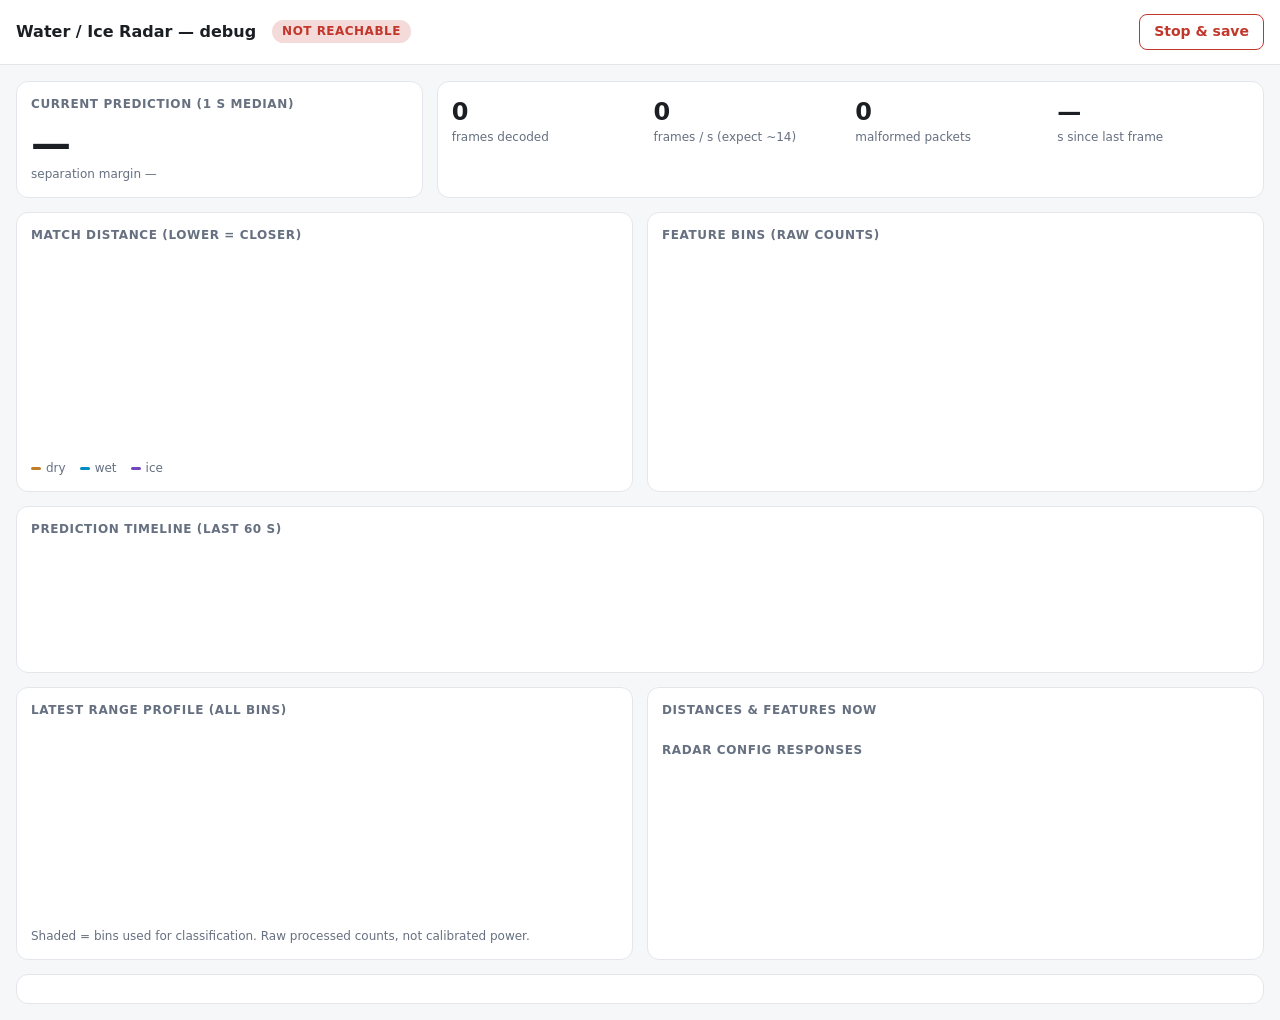
==== Water_Ice_Live/debug.html @ 5d0138bc "Move Water_Ice_Live into its own folder (browser debug live.py + training data), restore main README" ====
<!doctype html>
<html lang="en">
<head>
<meta charset="utf-8">
<meta name="viewport" content="width=device-width, initial-scale=1">
<title>Water/Ice Radar Debug</title>
<style>
  :root {
    --bg:#f6f7f9; --card:#ffffff; --ink:#1b1f24; --muted:#667080; --line:#e3e6ea; --grid:#eceef1;
    --dry:#bf7e27; --wet:#008bc2; --ice:#7047bd; --unk:#8a8f98; --ok:#0f8a5f; --bad:#c2372c; --warn:#b7791f;
    --b0:#2a6fdb; --b1:#d9480f; --b2:#2b8a3e; --b3:#c2255c;
  }
  @media (prefers-color-scheme: dark) {
    :root { --bg:#111418; --card:#1a1e24; --ink:#e7eaee; --muted:#9aa3ae; --line:#2a3038; --grid:#232931; }
  }
  * { box-sizing: border-box; }
  body { margin:0; background:var(--bg); color:var(--ink); font:14px/1.4 system-ui,-apple-system,Segoe UI,Roboto,sans-serif; }
  header { display:flex; flex-wrap:wrap; align-items:center; gap:10px 16px; padding:14px 16px; border-bottom:1px solid var(--line); background:var(--card); position:sticky; top:0; z-index:2; }
  h1 { font-size:16px; margin:0; font-weight:650; }
  .pill { padding:3px 10px; border-radius:999px; font-weight:600; font-size:12px; text-transform:uppercase; letter-spacing:.04em; background:var(--grid); }
  .pill.live { background:color-mix(in srgb, var(--ok) 18%, transparent); color:var(--ok); }
  .pill.error { background:color-mix(in srgb, var(--bad) 18%, transparent); color:var(--bad); }
  .pill.waiting, .pill.configuring, .pill.starting { background:color-mix(in srgb, var(--warn) 18%, transparent); color:var(--warn); }
  .meta { color:var(--muted); font-size:12px; }
  .spacer { flex:1; }
  button { font:inherit; font-weight:600; padding:7px 14px; border-radius:8px; border:1px solid var(--bad); background:transparent; color:var(--bad); cursor:pointer; }
  button:disabled { opacity:.4; cursor:default; }
  main { padding:16px; display:grid; gap:14px; grid-template-columns:repeat(12, 1fr); max-width:1300px; margin:0 auto; }
  .card { background:var(--card); border:1px solid var(--line); border-radius:12px; padding:14px; min-width:0; }
  .card h2 { font-size:12px; text-transform:uppercase; letter-spacing:.05em; color:var(--muted); margin:0 0 10px; font-weight:650; }
  .pred { grid-column:span 4; display:flex; flex-direction:column; justify-content:center; }
  .predlabel { font-size:40px; font-weight:750; letter-spacing:.01em; line-height:1.1; }
  .stats { grid-column:span 8; display:grid; grid-template-columns:repeat(4, 1fr); gap:10px; }
  .stat .v { font-size:24px; font-weight:700; font-variant-numeric:tabular-nums; }
  .stat .k { color:var(--muted); font-size:12px; }
  .wide { grid-column:span 12; }
  .half { grid-column:span 6; }
  canvas { width:100%; height:200px; display:block; }
  .legend { display:flex; gap:14px; flex-wrap:wrap; font-size:12px; color:var(--muted); margin-top:6px; }
  .legend i { display:inline-block; width:10px; height:3px; border-radius:2px; margin-right:5px; vertical-align:middle; }
  .err { grid-column:span 12; border-color:var(--bad); color:var(--bad); white-space:pre-wrap; display:none; }
  .cfg { max-height:220px; overflow:auto; font:12px/1.5 ui-monospace,Menlo,Consolas,monospace; }
  .cfg .no { color:var(--bad); }
  .note { color:var(--muted); font-size:12px; }
  table { border-collapse:collapse; font-variant-numeric:tabular-nums; width:100%; }
  td { padding:3px 0; } td:last-child { text-align:right; font-weight:600; }
  @media (max-width: 800px) { .pred, .stats, .half { grid-column:span 12; } .stats { grid-template-columns:repeat(2, 1fr); } .predlabel { font-size:32px; } }
</style>
</head>
<body>
<header>
  <h1>Water / Ice Radar — debug</h1>
  <span id="status" class="pill">connecting</span>
  <span class="meta" id="ports"></span>
  <span class="spacer"></span>
  <span class="meta" id="elapsed"></span>
  <button id="stop" title="Stop acquisition, send sensorStop and save the PNG">Stop &amp; save</button>
</header>

<main>
  <div class="card err" id="err"></div>

  <div class="card pred">
    <h2>Current prediction (1 s median)</h2>
    <div class="predlabel" id="pred">—</div>
    <div class="note" id="margin">separation margin —</div>
  </div>

  <div class="card stats">
    <div class="stat"><div class="v" id="frames">0</div><div class="k">frames decoded</div></div>
    <div class="stat"><div class="v" id="fps">0</div><div class="k">frames / s (expect ~14)</div></div>
    <div class="stat"><div class="v" id="bad">0</div><div class="k">malformed packets</div></div>
    <div class="stat"><div class="v" id="age">—</div><div class="k">s since last frame</div></div>
  </div>

  <div class="card half">
    <h2>Match distance (lower = closer)</h2>
    <canvas id="cDist"></canvas>
    <div class="legend"><span><i style="background:var(--dry)"></i>dry</span><span><i style="background:var(--wet)"></i>wet</span><span><i style="background:var(--ice)"></i>ice</span></div>
  </div>

  <div class="card half">
    <h2>Feature bins (raw counts)</h2>
    <canvas id="cBins"></canvas>
    <div class="legend" id="binLegend"></div>
  </div>

  <div class="card wide">
    <h2>Prediction timeline (last 60 s)</h2>
    <canvas id="cPred" style="height:110px"></canvas>
  </div>

  <div class="card half">
    <h2>Latest range profile (all bins)</h2>
    <canvas id="cProf"></canvas>
    <div class="note">Shaded = bins used for classification. Raw processed counts, not calibrated power.</div>
  </div>

  <div class="card half">
    <h2>Distances &amp; features now</h2>
    <table id="now"></table>
    <h2 style="margin-top:14px">Radar config responses</h2>
    <div class="cfg" id="cfg"></div>
  </div>

  <div class="card wide note" id="csv"></div>
</main>

<script>
const css = n => getComputedStyle(document.documentElement).getPropertyValue(n).trim();
const LABELS = {'dry':'DRY','water/wet':'WATER / WET','ice':'ICE','unknown':'UNKNOWN'};
const COLOR  = {'dry':'--dry','water/wet':'--wet','ice':'--ice','unknown':'--unk'};
const LEVEL  = {'unknown':0,'dry':1,'water/wet':2,'ice':3};
const BINCOL = ['--b0','--b1','--b2','--b3'];
let stopped = false;

function setupCanvas(c) {
  const r = c.getBoundingClientRect(), dpr = window.devicePixelRatio || 1;
  c.width = Math.max(1, r.width * dpr); c.height = Math.max(1, r.height * dpr);
  const g = c.getContext('2d'); g.setTransform(dpr,0,0,dpr,0,0); return [g, r.width, r.height];
}
function niceRange(lo, hi) { if (!isFinite(lo)) return [0,1]; if (hi - lo < 1e-9) { lo -= 1; hi += 1; } const p=(hi-lo)*0.08; return [lo-p, hi+p]; }

// generic line chart: series = [{color, pts:[[x,y],...]}]
function lineChart(c, series, xr, yr, opts={}) {
  const [g, W, H] = setupCanvas(c), L = opts.left || 46, R = 8, T = 8, B = 20;
  g.clearRect(0,0,W,H);
  const X = x => L + (x - xr[0]) / (xr[1] - xr[0]) * (W - L - R);
  const Y = y => T + (1 - (y - yr[0]) / (yr[1] - yr[0])) * (H - T - B);
  g.font = '11px system-ui'; g.fillStyle = css('--muted'); g.strokeStyle = css('--grid'); g.lineWidth = 1;
  const yt = opts.yticks || [0,1,2,3,4].map(i => yr[0] + (yr[1]-yr[0]) * i / 4);
  yt.forEach(v => { const y = Y(typeof v === 'object' ? v[0] : v); g.beginPath(); g.moveTo(L, y); g.lineTo(W - R, y); g.stroke();
    g.textAlign = 'right'; g.textBaseline = 'middle'; g.fillText(typeof v === 'object' ? v[1] : (Math.abs(v) >= 100 ? v.toFixed(0) : v.toFixed(2)), L - 6, y); });
  if (opts.xlabel !== false) { g.textAlign = 'center'; g.textBaseline = 'top';
    const xs = opts.xticks || [0,1,2,3,4].map(i => xr[0] + (xr[1]-xr[0]) * i / 4);
    xs.forEach((v, i) => { g.textAlign = i === 0 ? 'left' : (i === xs.length - 1 ? 'right' : 'center');
      g.fillText(opts.xfmt ? opts.xfmt(v) : v.toFixed(0) + 's', X(v), H - B + 4); }); }
  if (opts.shade) { g.fillStyle = css('--grid'); g.fillRect(X(opts.shade[0]), T, X(opts.shade[1]) - X(opts.shade[0]), H - T - B); }
  series.forEach(s => {
    g.strokeStyle = css(s.color); g.lineWidth = s.width || 1.6; g.beginPath();
    s.pts.forEach(([x, y], i) => {
      if (s.step && i) g.lineTo(X(x), Y(s.pts[i-1][1]));
      i ? g.lineTo(X(x), Y(y)) : g.moveTo(X(x), Y(y));
    });
    g.stroke();
  });
}

function render(s) {
  const st = document.getElementById('status');
  const cls = s.status === 'waiting for data' ? 'waiting' : s.status;
  st.className = 'pill ' + cls; st.textContent = s.status;
  document.getElementById('ports').textContent = `CLI ${s.cli} · DATA ${s.data} @ ${s.baud}`;
  document.getElementById('elapsed').textContent = `${s.elapsed_s.toFixed(0)} s`;
  const p = s.prediction;
  const pe = document.getElementById('pred');
  pe.textContent = p ? LABELS[p] : (s.status === 'live' ? 'warming up…' : '—');
  pe.style.color = p ? css(COLOR[p]) : css('--muted');
  document.getElementById('margin').textContent = s.margin == null ? 'separation margin —' : `separation margin ${s.margin.toFixed(2)} (not a probability; ≥ 0.25 needed to commit)`;
  document.getElementById('frames').textContent = s.frames;
  document.getElementById('fps').textContent = s.fps.toFixed(1);
  document.getElementById('bad').textContent = s.bad_packets;
  const age = document.getElementById('age');
  age.textContent = s.data_age_s == null ? '—' : s.data_age_s.toFixed(1);
  age.style.color = s.data_age_s != null && s.data_age_s > 2 ? css('--bad') : '';
  const err = document.getElementById('err');
  err.style.display = s.error ? 'block' : 'none'; err.textContent = s.error ? 'ERROR: ' + s.error : '';
  document.getElementById('csv').textContent = 'Predictions CSV: ' + s.csv;
  if (s.status === 'stopped' || s.status === 'error') { stopped = true; document.getElementById('stop').disabled = true; }

  const h = s.history, fb = s.feature_bins;
  document.getElementById('binLegend').innerHTML = fb.map((b,i) => `<span><i style="background:var(${BINCOL[i]})"></i>bin ${b}</span>`).join('');
  if (h.length) {
    const t1 = h[h.length-1].t, xr = [Math.max(0, t1 - 60), Math.max(t1, 1)];
    const dAll = h.flatMap(r => r.d);
    lineChart(document.getElementById('cDist'), ['--dry','--wet','--ice'].map((c,k) => ({color:c, pts:h.map(r => [r.t, r.d[k]])})),
              xr, niceRange(Math.min(...dAll), Math.max(...dAll)));
    const bAll = h.flatMap(r => r.b);
    lineChart(document.getElementById('cBins'), BINCOL.slice(0, fb.length).map((c,k) => ({color:c, width:1.2, pts:h.map(r => [r.t, r.b[k]])})),
              xr, niceRange(Math.min(...bAll), Math.max(...bAll)));
    lineChart(document.getElementById('cPred'), [{color:'--ok', step:true, width:2, pts:h.map(r => [r.t, LEVEL[r.p]])}],
              xr, [-0.4, 3.4], {left:62, yticks:[[0,'unknown'],[1,'dry'],[2,'wet'],[3,'ice']]});
  }
  if (s.profile) {
    const pr = s.profile, lo = Math.min(...pr), hi = Math.max(...pr);
    lineChart(document.getElementById('cProf'), [{color:'--b0', width:1.2, pts:pr.map((v,i) => [i, v])}],
              [0, pr.length - 1], niceRange(lo, hi),
              {shade:[Math.min(...fb) - 0.5, Math.max(...fb) + 0.5], xfmt: v => 'bin ' + v.toFixed(0)});
  }
  const rowsNow = [];
  if (s.distances) for (const k of ['dry','wet','ice']) rowsNow.push(`<tr><td>distance ${k}</td><td style="color:var(${COLOR[k === 'wet' ? 'water/wet' : k]})">${s.distances[k].toFixed(3)}</td></tr>`);
  if (s.features) for (const b of fb) rowsNow.push(`<tr><td>bin ${b} (1 s median)</td><td>${s.features[b].toFixed(1)}</td></tr>`);
  document.getElementById('now').innerHTML = rowsNow.join('') || '<tr><td class="note">waiting for the first prediction…</td></tr>';
  document.getElementById('cfg').innerHTML = s.config_log.map(c => `<div class="${c.ok ? '' : 'no'}">${c.ok ? '✓' : '✗'} ${c.cmd.replace(/</g,'&lt;')}</div>`).join('');
}

async function poll() {
  try {
    const r = await fetch('/api/state', {cache:'no-store'});
    render(await r.json());
  } catch (e) {
    const st = document.getElementById('status');
    st.className = 'pill error'; st.textContent = stopped ? 'stopped' : 'not reachable';
  }
  setTimeout(poll, stopped ? 3000 : 500);
}
document.getElementById('stop').onclick = async () => {
  if (!confirm('Stop the radar and save the session?')) return;
  document.getElementById('stop').disabled = true;
  await fetch('/api/stop', {method:'POST'}).catch(() => {});
};
poll();
</script>
</body>
</html>
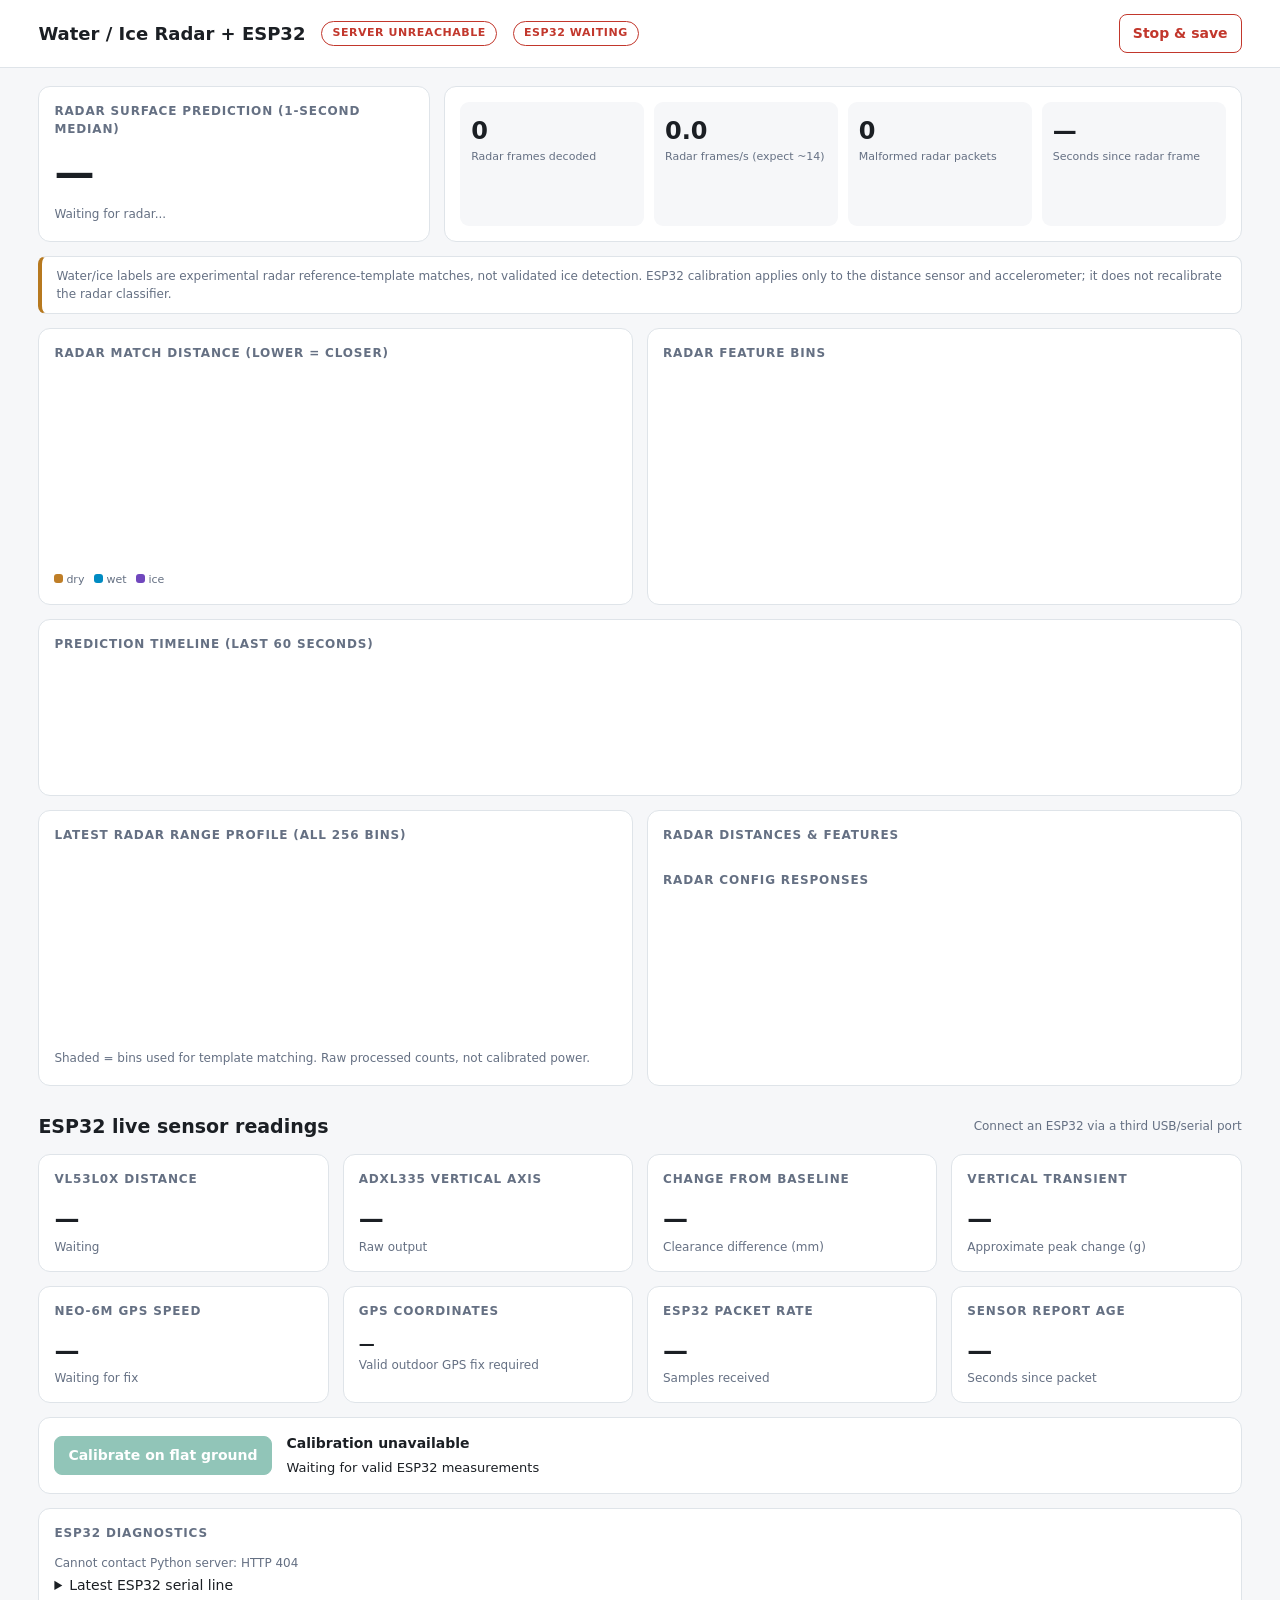
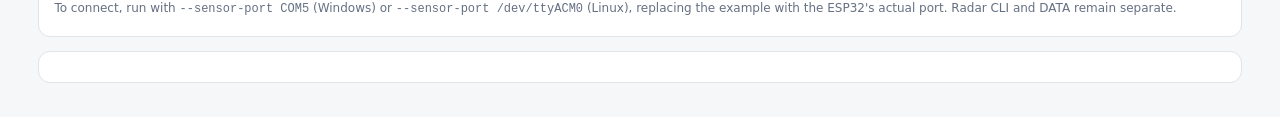
==== commit 5887eadc: "Added the new WIL scripts" ====
--- a/Water_Ice_Live/debug.html
+++ b/Water_Ice_Live/debug.html
@@ -2,212 +2,196 @@
 <html lang="en">
 <head>
 <meta charset="utf-8">
-<meta name="viewport" content="width=device-width, initial-scale=1">
-<title>Water/Ice Radar Debug</title>
+<meta name="viewport" content="width=device-width,initial-scale=1">
+<title>Water / Ice Radar + ESP32 Live Monitor</title>
 <style>
-  :root {
-    --bg:#f6f7f9; --card:#ffffff; --ink:#1b1f24; --muted:#667080; --line:#e3e6ea; --grid:#eceef1;
-    --dry:#bf7e27; --wet:#008bc2; --ice:#7047bd; --unk:#8a8f98; --ok:#0f8a5f; --bad:#c2372c; --warn:#b7791f;
-    --b0:#2a6fdb; --b1:#d9480f; --b2:#2b8a3e; --b3:#c2255c;
-  }
-  @media (prefers-color-scheme: dark) {
-    :root { --bg:#111418; --card:#1a1e24; --ink:#e7eaee; --muted:#9aa3ae; --line:#2a3038; --grid:#232931; }
-  }
-  * { box-sizing: border-box; }
-  body { margin:0; background:var(--bg); color:var(--ink); font:14px/1.4 system-ui,-apple-system,Segoe UI,Roboto,sans-serif; }
-  header { display:flex; flex-wrap:wrap; align-items:center; gap:10px 16px; padding:14px 16px; border-bottom:1px solid var(--line); background:var(--card); position:sticky; top:0; z-index:2; }
-  h1 { font-size:16px; margin:0; font-weight:650; }
-  .pill { padding:3px 10px; border-radius:999px; font-weight:600; font-size:12px; text-transform:uppercase; letter-spacing:.04em; background:var(--grid); }
-  .pill.live { background:color-mix(in srgb, var(--ok) 18%, transparent); color:var(--ok); }
-  .pill.error { background:color-mix(in srgb, var(--bad) 18%, transparent); color:var(--bad); }
-  .pill.waiting, .pill.configuring, .pill.starting { background:color-mix(in srgb, var(--warn) 18%, transparent); color:var(--warn); }
-  .meta { color:var(--muted); font-size:12px; }
-  .spacer { flex:1; }
-  button { font:inherit; font-weight:600; padding:7px 14px; border-radius:8px; border:1px solid var(--bad); background:transparent; color:var(--bad); cursor:pointer; }
-  button:disabled { opacity:.4; cursor:default; }
-  main { padding:16px; display:grid; gap:14px; grid-template-columns:repeat(12, 1fr); max-width:1300px; margin:0 auto; }
-  .card { background:var(--card); border:1px solid var(--line); border-radius:12px; padding:14px; min-width:0; }
-  .card h2 { font-size:12px; text-transform:uppercase; letter-spacing:.05em; color:var(--muted); margin:0 0 10px; font-weight:650; }
-  .pred { grid-column:span 4; display:flex; flex-direction:column; justify-content:center; }
-  .predlabel { font-size:40px; font-weight:750; letter-spacing:.01em; line-height:1.1; }
-  .stats { grid-column:span 8; display:grid; grid-template-columns:repeat(4, 1fr); gap:10px; }
-  .stat .v { font-size:24px; font-weight:700; font-variant-numeric:tabular-nums; }
-  .stat .k { color:var(--muted); font-size:12px; }
-  .wide { grid-column:span 12; }
-  .half { grid-column:span 6; }
-  canvas { width:100%; height:200px; display:block; }
-  .legend { display:flex; gap:14px; flex-wrap:wrap; font-size:12px; color:var(--muted); margin-top:6px; }
-  .legend i { display:inline-block; width:10px; height:3px; border-radius:2px; margin-right:5px; vertical-align:middle; }
-  .err { grid-column:span 12; border-color:var(--bad); color:var(--bad); white-space:pre-wrap; display:none; }
-  .cfg { max-height:220px; overflow:auto; font:12px/1.5 ui-monospace,Menlo,Consolas,monospace; }
-  .cfg .no { color:var(--bad); }
-  .note { color:var(--muted); font-size:12px; }
-  table { border-collapse:collapse; font-variant-numeric:tabular-nums; width:100%; }
-  td { padding:3px 0; } td:last-child { text-align:right; font-weight:600; }
-  @media (max-width: 800px) { .pred, .stats, .half { grid-column:span 12; } .stats { grid-template-columns:repeat(2, 1fr); } .predlabel { font-size:32px; } }
+:root{--bg:#f6f7f9;--card:#fff;--ink:#1b1f24;--muted:#657083;--line:#dfe4e9;--grid:#e8edf2;--ok:#0a855e;--bad:#c2372c;--warn:#b7791f;--dry:#bf7e27;--wet:#008bc2;--ice:#7047bd;--unk:#8a8f98;--b0:#2a6fdb;--b1:#d9480f;--b2:#2b8a3e;--b3:#c2255c}
+@media(prefers-color-scheme:dark){:root{--bg:#111418;--card:#1a1f26;--ink:#e7ebef;--muted:#a2acbb;--line:#303946;--grid:#293340}}
+*{box-sizing:border-box}body{margin:0;background:var(--bg);color:var(--ink);font:14px/1.5 system-ui,-apple-system,Segoe UI,Roboto,sans-serif}
+header{display:flex;gap:10px 16px;flex-wrap:wrap;align-items:center;position:sticky;top:0;z-index:3;border-bottom:1px solid var(--line);background:var(--card);padding:14px 3%}
+h1{font-size:18px;line-height:1.2;margin:0}.meta,.muted,.subtle{font-size:12px;color:var(--muted)}.spacer{flex:1}
+.pill{font-size:11px;font-weight:700;letter-spacing:.05em;text-transform:uppercase;padding:3px 10px;border:1px solid var(--line);border-radius:20px}
+.pill.live,.pill.connected,.pill.calibrated{color:var(--ok);border-color:var(--ok)}.pill.error,.pill.disconnected,.pill.failed{color:var(--bad);border-color:var(--bad)}.pill.starting,.pill.configuring,.pill.waiting,.pill.collecting{color:var(--warn);border-color:var(--warn)}
+button{font:inherit;border:1px solid var(--line);border-radius:8px;background:var(--card);color:var(--ink);padding:8px 13px;cursor:pointer;font-weight:650}button.primary{background:#0e8064;color:white;border-color:#0e8064}button.danger{border-color:var(--bad);color:var(--bad)}button:disabled{opacity:.45;cursor:not-allowed}
+main{max-width:1440px;padding:18px 3% 35px;margin:auto;display:grid;grid-template-columns:repeat(12,minmax(0,1fr));gap:14px}
+.card{min-width:0;background:var(--card);border:1px solid var(--line);border-radius:12px;padding:15px}.card h2{font-size:12px;text-transform:uppercase;letter-spacing:.07em;color:var(--muted);margin:0 0 12px}
+.pred{grid-column:span 4}.predlabel{font-weight:800;font-size:40px;line-height:1.18;margin:8px 0}.stats{grid-column:span 8;display:grid;grid-template-columns:repeat(4,1fr);gap:10px}
+.stat{background:var(--bg);border-radius:9px;padding:11px}.stat .value{font-weight:750;font-size:24px;font-variant-numeric:tabular-nums;overflow-wrap:anywhere}.stat .caption{font-size:11px;color:var(--muted)}
+.half{grid-column:span 6}.wide{grid-column:span 12}.sensorbox{grid-column:span 3}.sensorbox .value{font-size:25px;font-variant-numeric:tabular-nums;font-weight:730;overflow-wrap:anywhere}
+.sensor-heading{grid-column:span 12;display:flex;align-items:center;justify-content:space-between;gap:10px;flex-wrap:wrap;margin-top:12px}
+.sensor-heading h2{font-size:19px;margin:0}.banner{grid-column:span 12;border:1px solid var(--line);border-left:4px solid var(--warn);padding:10px 14px;background:var(--card);border-radius:8px;font-size:12px;color:var(--muted)}
+.sensor-controls{grid-column:span 12;display:flex;flex-wrap:wrap;gap:15px;align-items:center}.sensor-controls .details{flex:1;min-width:220px}.sensor-controls .status{font-size:13px;margin-top:4px}
+.err{grid-column:span 12;color:var(--bad);border-color:var(--bad);display:none}canvas{display:block;width:100%;height:190px}.short{height:115px}
+.legend{display:flex;flex-wrap:wrap;gap:10px;font-size:11px;color:var(--muted);margin-top:8px}.legend i{display:inline-block;width:9px;height:9px;margin-right:3px;border-radius:3px}
+table{width:100%;font-size:12px;border-collapse:collapse}td{border-bottom:1px solid var(--line);padding:5px;text-align:left}td:last-child{text-align:right;font-variant-numeric:tabular-nums}
+.configlog{overflow:auto;max-height:160px;font:11px/1.5 ui-monospace,Consolas,monospace;white-space:pre-wrap;overflow-wrap:anywhere}pre{white-space:pre-wrap;word-break:break-word;font:11px/1.5 ui-monospace,Consolas,monospace;color:var(--muted)}.notice{color:var(--muted);font-size:12px;margin:3px 0}
+@media(max-width:800px){.pred,.stats,.half{grid-column:span 12}.sensorbox{grid-column:span 6}.stats{grid-template-columns:repeat(2,1fr)}.stat .value{font-size:22px}.predlabel{font-size:30px}}
+@media(max-width:470px){.sensorbox{grid-column:span 12}header{position:static}}
 </style>
 </head>
 <body>
 <header>
-  <h1>Water / Ice Radar — debug</h1>
-  <span id="status" class="pill">connecting</span>
-  <span class="meta" id="ports"></span>
+  <h1>Water / Ice Radar + ESP32</h1>
+  <span id="status" class="pill starting">starting</span>
+  <span id="sensorBadge" class="pill disconnected">ESP32 waiting</span>
+  <span id="ports" class="meta"></span>
   <span class="spacer"></span>
-  <span class="meta" id="elapsed"></span>
-  <button id="stop" title="Stop acquisition, send sensorStop and save the PNG">Stop &amp; save</button>
+  <span id="elapsed" class="meta"></span>
+  <button class="danger" id="stop" title="Stops radar and saves CSV/PNG">Stop &amp; save</button>
 </header>
+<main>
+  <div id="err" class="card err"></div>
+  <section class="card pred"><h2>Radar surface prediction (1-second median)</h2><div id="pred" class="predlabel">—</div><p class="notice" id="margin">Waiting for radar...</p></section>
+  <section class="card stats">
+    <div class="stat"><div class="value" id="frames">0</div><div class="caption">Radar frames decoded</div></div>
+    <div class="stat"><div class="value" id="fps">0.0</div><div class="caption">Radar frames/s (expect ~14)</div></div>
+    <div class="stat"><div class="value" id="bad">0</div><div class="caption">Malformed radar packets</div></div>
+    <div class="stat"><div class="value" id="age">—</div><div class="caption">Seconds since radar frame</div></div>
+  </section>
+  <div class="banner">Water/ice labels are experimental radar reference-template matches, not validated ice detection. ESP32 calibration applies only to the distance sensor and accelerometer; it does not recalibrate the radar classifier.</div>
 
-<main>
-  <div class="card err" id="err"></div>
+  <section class="card half"><h2>Radar match distance (lower = closer)</h2><canvas id="cDist"></canvas><div class="legend"><span><i style="background:var(--dry)"></i>dry</span><span><i style="background:var(--wet)"></i>wet</span><span><i style="background:var(--ice)"></i>ice</span></div></section>
+  <section class="card half"><h2>Radar feature bins</h2><canvas id="cBins"></canvas><div class="legend" id="binLegend"></div></section>
+  <section class="card wide"><h2>Prediction timeline (last 60 seconds)</h2><canvas class="short" id="cPred"></canvas></section>
+  <section class="card half"><h2>Latest radar range profile (all 256 bins)</h2><canvas id="cProf"></canvas><p class="notice">Shaded = bins used for template matching. Raw processed counts, not calibrated power.</p></section>
+  <section class="card half"><h2>Radar distances &amp; features</h2><table id="now"></table><h2 style="margin-top:15px">Radar config responses</h2><div id="cfg" class="configlog"></div></section>
 
-  <div class="card pred">
-    <h2>Current prediction (1 s median)</h2>
-    <div class="predlabel" id="pred">—</div>
-    <div class="note" id="margin">separation margin —</div>
-  </div>
+  <div class="sensor-heading"><h2>ESP32 live sensor readings</h2><span id="sensorTransport" class="meta">Connect an ESP32 via a third USB/serial port</span></div>
+  <section class="card sensorbox"><h2>VL53L0X distance</h2><div class="value" id="tof">—</div><div id="tofSub" class="muted">Waiting</div></section>
+  <section class="card sensorbox"><h2>ADXL335 vertical axis</h2><div class="value" id="acc">—</div><div id="accSub" class="muted">Raw output</div></section>
+  <section class="card sensorbox"><h2>Change from baseline</h2><div class="value" id="delta">—</div><div class="muted">Clearance difference (mm)</div></section>
+  <section class="card sensorbox"><h2>Vertical transient</h2><div class="value" id="vibration">—</div><div class="muted">Approximate peak change (g)</div></section>
+  <section class="card sensorbox"><h2>NEO-6M GPS speed</h2><div class="value" id="speed">—</div><div id="gpsSub" class="muted">Waiting for fix</div></section>
+  <section class="card sensorbox"><h2>GPS coordinates</h2><div class="value" style="font-size:16px" id="coords">—</div><div class="muted">Valid outdoor GPS fix required</div></section>
+  <section class="card sensorbox"><h2>ESP32 packet rate</h2><div class="value" id="packets">—</div><div id="packetSub" class="muted">Samples received</div></section>
+  <section class="card sensorbox"><h2>Sensor report age</h2><div class="value" id="sensorAge">—</div><div class="muted">Seconds since packet</div></section>
 
-  <div class="card stats">
-    <div class="stat"><div class="v" id="frames">0</div><div class="k">frames decoded</div></div>
-    <div class="stat"><div class="v" id="fps">0</div><div class="k">frames / s (expect ~14)</div></div>
-    <div class="stat"><div class="v" id="bad">0</div><div class="k">malformed packets</div></div>
-    <div class="stat"><div class="v" id="age">—</div><div class="k">s since last frame</div></div>
-  </div>
+  <section class="card sensor-controls">
+    <button id="calibrate" class="primary" disabled>Calibrate on flat ground</button>
+    <div class="details"><strong id="calHeading">Calibration unavailable</strong><div class="status" id="calStatus">Waiting for valid ESP32 measurements</div></div>
+  </section>
+  <section class="card wide">
+    <h2>ESP32 diagnostics</h2>
+    <div id="sensorError" class="notice">Waiting for ESP32...</div>
+    <details><summary>Latest ESP32 serial line</summary><pre id="raw"></pre></details>
+    <p class="notice">To connect, run with <code>--sensor-port COM5</code> (Windows) or <code>--sensor-port /dev/ttyACM0</code> (Linux), replacing the example with the ESP32's actual port. Radar CLI and DATA remain separate.</p>
+  </section>
+  <section class="card wide muted" id="csv"></section>
+</main>
+<script>
+const el = id => document.getElementById(id);
+const set = (id, value) => {el(id).textContent = String(value);};
+const css = name => getComputedStyle(document.documentElement).getPropertyValue(name).trim();
+const COLORS = {'dry':'--dry','water/wet':'--wet','ice':'--ice','unknown':'--unk'};
+const LABELS = {'dry':'DRY','water/wet':'WATER / WET','ice':'ICE','unknown':'UNKNOWN'};
+const LEVELS = {'unknown':0,'dry':1,'water/wet':2,'ice':3};
+const BINCOL = ['--b0','--b1','--b2','--b3'];
+const fmt = (v,d=1) => typeof v==='number' && Number.isFinite(v) ? v.toFixed(d) : '—';
+let stopped = false;
+let notice = '';
 
-  <div class="card half">
-    <h2>Match distance (lower = closer)</h2>
-    <canvas id="cDist"></canvas>
-    <div class="legend"><span><i style="background:var(--dry)"></i>dry</span><span><i style="background:var(--wet)"></i>wet</span><span><i style="background:var(--ice)"></i>ice</span></div>
-  </div>
-
-  <div class="card half">
-    <h2>Feature bins (raw counts)</h2>
-    <canvas id="cBins"></canvas>
-    <div class="legend" id="binLegend"></div>
-  </div>
-
-  <div class="card wide">
-    <h2>Prediction timeline (last 60 s)</h2>
-    <canvas id="cPred" style="height:110px"></canvas>
-  </div>
-
-  <div class="card half">
-    <h2>Latest range profile (all bins)</h2>
-    <canvas id="cProf"></canvas>
-    <div class="note">Shaded = bins used for classification. Raw processed counts, not calibrated power.</div>
-  </div>
-
-  <div class="card half">
-    <h2>Distances &amp; features now</h2>
-    <table id="now"></table>
-    <h2 style="margin-top:14px">Radar config responses</h2>
-    <div class="cfg" id="cfg"></div>
-  </div>
-
-  <div class="card wide note" id="csv"></div>
-</main>
-
-<script>
-const css = n => getComputedStyle(document.documentElement).getPropertyValue(n).trim();
-const LABELS = {'dry':'DRY','water/wet':'WATER / WET','ice':'ICE','unknown':'UNKNOWN'};
-const COLOR  = {'dry':'--dry','water/wet':'--wet','ice':'--ice','unknown':'--unk'};
-const LEVEL  = {'unknown':0,'dry':1,'water/wet':2,'ice':3};
-const BINCOL = ['--b0','--b1','--b2','--b3'];
-let stopped = false;
-
-function setupCanvas(c) {
-  const r = c.getBoundingClientRect(), dpr = window.devicePixelRatio || 1;
-  c.width = Math.max(1, r.width * dpr); c.height = Math.max(1, r.height * dpr);
-  const g = c.getContext('2d'); g.setTransform(dpr,0,0,dpr,0,0); return [g, r.width, r.height];
+function setupCanvas(canvas){
+  const rect=canvas.getBoundingClientRect(), dpr=window.devicePixelRatio||1;
+  const w=Math.max(1,rect.width),h=Math.max(1,rect.height);
+  canvas.width=Math.round(w*dpr);canvas.height=Math.round(h*dpr);
+  const ctx=canvas.getContext('2d');ctx.setTransform(dpr,0,0,dpr,0,0);
+  return [ctx,w,h];
 }
-function niceRange(lo, hi) { if (!isFinite(lo)) return [0,1]; if (hi - lo < 1e-9) { lo -= 1; hi += 1; } const p=(hi-lo)*0.08; return [lo-p, hi+p]; }
-
-// generic line chart: series = [{color, pts:[[x,y],...]}]
-function lineChart(c, series, xr, yr, opts={}) {
-  const [g, W, H] = setupCanvas(c), L = opts.left || 46, R = 8, T = 8, B = 20;
-  g.clearRect(0,0,W,H);
-  const X = x => L + (x - xr[0]) / (xr[1] - xr[0]) * (W - L - R);
-  const Y = y => T + (1 - (y - yr[0]) / (yr[1] - yr[0])) * (H - T - B);
-  g.font = '11px system-ui'; g.fillStyle = css('--muted'); g.strokeStyle = css('--grid'); g.lineWidth = 1;
-  const yt = opts.yticks || [0,1,2,3,4].map(i => yr[0] + (yr[1]-yr[0]) * i / 4);
-  yt.forEach(v => { const y = Y(typeof v === 'object' ? v[0] : v); g.beginPath(); g.moveTo(L, y); g.lineTo(W - R, y); g.stroke();
-    g.textAlign = 'right'; g.textBaseline = 'middle'; g.fillText(typeof v === 'object' ? v[1] : (Math.abs(v) >= 100 ? v.toFixed(0) : v.toFixed(2)), L - 6, y); });
-  if (opts.xlabel !== false) { g.textAlign = 'center'; g.textBaseline = 'top';
-    const xs = opts.xticks || [0,1,2,3,4].map(i => xr[0] + (xr[1]-xr[0]) * i / 4);
-    xs.forEach((v, i) => { g.textAlign = i === 0 ? 'left' : (i === xs.length - 1 ? 'right' : 'center');
-      g.fillText(opts.xfmt ? opts.xfmt(v) : v.toFixed(0) + 's', X(v), H - B + 4); }); }
-  if (opts.shade) { g.fillStyle = css('--grid'); g.fillRect(X(opts.shade[0]), T, X(opts.shade[1]) - X(opts.shade[0]), H - T - B); }
-  series.forEach(s => {
-    g.strokeStyle = css(s.color); g.lineWidth = s.width || 1.6; g.beginPath();
-    s.pts.forEach(([x, y], i) => {
-      if (s.step && i) g.lineTo(X(x), Y(s.pts[i-1][1]));
-      i ? g.lineTo(X(x), Y(y)) : g.moveTo(X(x), Y(y));
-    });
-    g.stroke();
-  });
+function range(lo,hi){if(!Number.isFinite(lo)||!Number.isFinite(hi))return [0,1];if(hi-lo<1e-9){lo-=1;hi+=1;}const d=(hi-lo)*.08;return [lo-d,hi+d];}
+function lineChart(canvas,series,xr,yr,opt={}){
+  const [c,W,H]=setupCanvas(canvas), L=opt.left||47,R=12,T=10,B=23;
+  const X=v=>L+(v-xr[0])/Math.max(1e-9,xr[1]-xr[0])*(W-L-R);
+  const Y=v=>T+(1-(v-yr[0])/Math.max(1e-9,yr[1]-yr[0]))*(H-T-B);
+  c.clearRect(0,0,W,H);c.font='11px system-ui';c.lineWidth=1;
+  const yt=opt.yticks||[0,1,2,3,4].map(i=>yr[0]+(yr[1]-yr[0])*i/4);
+  yt.forEach(v=>{const val=Array.isArray(v)?v[0]:v,y=Y(val);c.strokeStyle=css('--grid');c.beginPath();c.moveTo(L,y);c.lineTo(W-R,y);c.stroke();c.fillStyle=css('--muted');c.textAlign='right';c.textBaseline='middle';c.fillText(Array.isArray(v)?v[1]:(Math.abs(val)>=100?val.toFixed(0):val.toFixed(2)),L-5,y);});
+  [0,1,2,3,4].forEach(i=>{const x=xr[0]+(xr[1]-xr[0])*i/4;c.fillStyle=css('--muted');c.textAlign=i===0?'left':i===4?'right':'center';c.textBaseline='bottom';c.fillText(opt.xfmt?opt.xfmt(x):x.toFixed(0)+'s',X(x),H-2);});
+  if(opt.shade){c.fillStyle=css('--grid');c.fillRect(X(opt.shade[0]),T,X(opt.shade[1])-X(opt.shade[0]),H-T-B);}
+  series.forEach(s=>{c.strokeStyle=css(s.color);c.lineWidth=s.width||1.6;c.beginPath();s.pts.forEach(([x,y],i)=>{if(s.step&&i)c.lineTo(X(x),Y(s.pts[i-1][1]));if(i)c.lineTo(X(x),Y(y));else c.moveTo(X(x),Y(y));});c.stroke();});
 }
 
-function render(s) {
-  const st = document.getElementById('status');
-  const cls = s.status === 'waiting for data' ? 'waiting' : s.status;
-  st.className = 'pill ' + cls; st.textContent = s.status;
-  document.getElementById('ports').textContent = `CLI ${s.cli} · DATA ${s.data} @ ${s.baud}`;
-  document.getElementById('elapsed').textContent = `${s.elapsed_s.toFixed(0)} s`;
-  const p = s.prediction;
-  const pe = document.getElementById('pred');
-  pe.textContent = p ? LABELS[p] : (s.status === 'live' ? 'warming up…' : '—');
-  pe.style.color = p ? css(COLOR[p]) : css('--muted');
-  document.getElementById('margin').textContent = s.margin == null ? 'separation margin —' : `separation margin ${s.margin.toFixed(2)} (not a probability; ≥ 0.25 needed to commit)`;
-  document.getElementById('frames').textContent = s.frames;
-  document.getElementById('fps').textContent = s.fps.toFixed(1);
-  document.getElementById('bad').textContent = s.bad_packets;
-  const age = document.getElementById('age');
-  age.textContent = s.data_age_s == null ? '—' : s.data_age_s.toFixed(1);
-  age.style.color = s.data_age_s != null && s.data_age_s > 2 ? css('--bad') : '';
-  const err = document.getElementById('err');
-  err.style.display = s.error ? 'block' : 'none'; err.textContent = s.error ? 'ERROR: ' + s.error : '';
-  document.getElementById('csv').textContent = 'Predictions CSV: ' + s.csv;
-  if (s.status === 'stopped' || s.status === 'error') { stopped = true; document.getElementById('stop').disabled = true; }
-
-  const h = s.history, fb = s.feature_bins;
-  document.getElementById('binLegend').innerHTML = fb.map((b,i) => `<span><i style="background:var(${BINCOL[i]})"></i>bin ${b}</span>`).join('');
-  if (h.length) {
-    const t1 = h[h.length-1].t, xr = [Math.max(0, t1 - 60), Math.max(t1, 1)];
-    const dAll = h.flatMap(r => r.d);
-    lineChart(document.getElementById('cDist'), ['--dry','--wet','--ice'].map((c,k) => ({color:c, pts:h.map(r => [r.t, r.d[k]])})),
-              xr, niceRange(Math.min(...dAll), Math.max(...dAll)));
-    const bAll = h.flatMap(r => r.b);
-    lineChart(document.getElementById('cBins'), BINCOL.slice(0, fb.length).map((c,k) => ({color:c, width:1.2, pts:h.map(r => [r.t, r.b[k]])})),
-              xr, niceRange(Math.min(...bAll), Math.max(...bAll)));
-    lineChart(document.getElementById('cPred'), [{color:'--ok', step:true, width:2, pts:h.map(r => [r.t, LEVEL[r.p]])}],
-              xr, [-0.4, 3.4], {left:62, yticks:[[0,'unknown'],[1,'dry'],[2,'wet'],[3,'ice']]});
+function renderRadar(s){
+  const status=s.status==='waiting for data'?'waiting':s.status;
+  el('status').className='pill '+status;set('status',s.status);
+  set('ports',`Radar CLI ${s.cli} · DATA ${s.data} @ ${s.baud}`);
+  set('elapsed',fmt(s.elapsed_s,0)+' s');
+  const p=s.prediction;
+  set('pred',p?LABELS[p]:'—');el('pred').style.color=p?css(COLORS[p]):css('--muted');
+  set('margin',s.margin==null?'Waiting for 1-second radar window':`Separation margin ${fmt(s.margin,2)} (not a confidence probability)`);
+  set('frames',s.frames);set('fps',fmt(s.fps));set('bad',s.bad_packets);set('age',fmt(s.data_age_s));
+  el('err').style.display=s.error?'block':'none';set('err',s.error?'RADAR ERROR: '+s.error:'');
+  set('csv','Radar predictions CSV: '+s.csv);
+  const history=s.history||[],bins=s.feature_bins||[];
+  el('binLegend').replaceChildren();
+  bins.forEach((b,i)=>{const span=document.createElement('span'),dot=document.createElement('i');dot.style.background=css(BINCOL[i%BINCOL.length]);span.append(dot,document.createTextNode('bin '+b));el('binLegend').append(span);});
+  if(history.length){
+    const t=history.at(-1).t,x=[Math.max(0,t-60),Math.max(1,t)];
+    const dd=history.flatMap(h=>h.d),bb=history.flatMap(h=>h.b);
+    lineChart(el('cDist'),['--dry','--wet','--ice'].map((color,k)=>({color,pts:history.map(h=>[h.t,h.d[k]])})),x,range(Math.min(...dd),Math.max(...dd)));
+    lineChart(el('cBins'),bins.map((_,k)=>({color:BINCOL[k%BINCOL.length],pts:history.map(h=>[h.t,h.b[k]])})),x,range(Math.min(...bb),Math.max(...bb)));
+    lineChart(el('cPred'),[{color:'--ok',step:true,width:2,pts:history.map(h=>[h.t,LEVELS[h.p]??0])}],x,[-.4,3.4],{left:65,yticks:[[0,'unknown'],[1,'dry'],[2,'wet'],[3,'ice']]});
   }
-  if (s.profile) {
-    const pr = s.profile, lo = Math.min(...pr), hi = Math.max(...pr);
-    lineChart(document.getElementById('cProf'), [{color:'--b0', width:1.2, pts:pr.map((v,i) => [i, v])}],
-              [0, pr.length - 1], niceRange(lo, hi),
-              {shade:[Math.min(...fb) - 0.5, Math.max(...fb) + 0.5], xfmt: v => 'bin ' + v.toFixed(0)});
+  if(s.profile&&s.profile.length){
+    const pr=s.profile;
+    lineChart(el('cProf'),[{color:'--b0',width:1.1,pts:pr.map((v,i)=>[i,v])}],[0,pr.length-1],range(Math.min(...pr),Math.max(...pr)),{shade:[Math.min(...bins)-.5,Math.max(...bins)+.5],xfmt:v=>'bin '+v.toFixed(0)});
   }
-  const rowsNow = [];
-  if (s.distances) for (const k of ['dry','wet','ice']) rowsNow.push(`<tr><td>distance ${k}</td><td style="color:var(${COLOR[k === 'wet' ? 'water/wet' : k]})">${s.distances[k].toFixed(3)}</td></tr>`);
-  if (s.features) for (const b of fb) rowsNow.push(`<tr><td>bin ${b} (1 s median)</td><td>${s.features[b].toFixed(1)}</td></tr>`);
-  document.getElementById('now').innerHTML = rowsNow.join('') || '<tr><td class="note">waiting for the first prediction…</td></tr>';
-  document.getElementById('cfg').innerHTML = s.config_log.map(c => `<div class="${c.ok ? '' : 'no'}">${c.ok ? '✓' : '✗'} ${c.cmd.replace(/</g,'&lt;')}</div>`).join('');
+  const t=el('now');t.replaceChildren();
+  function addRow(label,val){const row=t.insertRow();row.insertCell().textContent=label;row.insertCell().textContent=val;}
+  if(s.distances)for(const k of ['dry','wet','ice'])addRow('distance '+k,fmt(s.distances[k],3));
+  if(s.features)for(const b of bins)addRow('bin '+b+' (median)',fmt(s.features[b],1));
+  if(!t.rows.length)addRow('Radar','Waiting for first prediction');
+  el('cfg').replaceChildren();
+  for(const item of s.config_log||[]){const div=document.createElement('div');div.textContent=(item.ok?'✓ ':'✗ ')+item.cmd;div.style.color=item.ok?'':css('--bad');el('cfg').append(div);}
+  if(s.status==='stopped'||s.status==='error'){stopped=true;el('stop').disabled=true;}
 }
 
-async function poll() {
-  try {
-    const r = await fetch('/api/state', {cache:'no-store'});
-    render(await r.json());
-  } catch (e) {
-    const st = document.getElementById('status');
-    st.className = 'pill error'; st.textContent = stopped ? 'stopped' : 'not reachable';
-  }
-  setTimeout(poll, stopped ? 3000 : 500);
+function renderSensors(s){
+  const sensor=s.sensor||{},cal=s.calibration||{};
+  const online=Boolean(s.sensor_online);
+  const okDist=online&&sensor.distance_valid;
+  el('sensorBadge').className='pill '+(online?'connected':'disconnected');
+  set('sensorBadge',online?'ESP32 CONNECTED':'ESP32 NOT STREAMING');
+  set('sensorTransport',`${s.sensor_connected_port||s.sensor_requested_port||'disabled'} · ${s.sensor_baud} baud · ${sensor.firmware||'waiting for firmware'}`);
+  set('tof',okDist?fmt(sensor.distance_mm,0)+' mm':'—');
+  set('tofSub',online?(okDist?'Valid distance':'Invalid ToF reading — check sensor'):'ESP32 not connected');
+  const axis=cal.axis||'az';set('acc',online?fmt(sensor[axis+'_mv'],0)+' mV':'—');set('accSub','ADXL335 '+axis.toUpperCase()+' axis (raw mV)');
+  set('delta',online&&cal.baseline?fmt(cal.delta_mm,1)+' mm':'—');
+  set('vibration',online&&cal.baseline?fmt(cal.peak_g,2)+' g':'—');
+  set('speed',online&&sensor.gps_fix?fmt(sensor.speed_kmph,1)+' km/h':'—');
+  set('gpsSub',online&&sensor.gps_fix?'GPS fix · '+(sensor.satellites??'?')+' satellites':'No current GPS fix (outdoors required)');
+  set('coords',online&&sensor.gps_fix?fmt(sensor.lat,6)+', '+fmt(sensor.lon,6):'—');
+  set('packets',fmt(s.sensor_rate_hz)+' Hz');set('packetSub',s.sensor_packets+' valid / '+s.sensor_bad_packets+' invalid packets');
+  set('sensorAge',fmt(s.sensor_age_s));
+  const able=online&&okDist&&Number.isFinite(sensor[axis+'_mv']);
+  el('calibrate').disabled=!able||cal.status==='collecting'||stopped;
+  set('calHeading',`Calibration: ${cal.status||'not calibrated'}`);
+  if(cal.status==='collecting')set('calStatus',`${cal.samples}/${cal.required} valid stationary samples — keep the sensors still`);
+  else if(cal.status==='calibrated')set('calStatus',`Baseline ${fmt(cal.baseline?.distance_mm,1)} mm · ${fmt(cal.baseline?.axis_mv,0)} mV (${axis.toUpperCase()}) · ready`);
+  else if(cal.status==='failed')set('calStatus',cal.error||'Calibration failed; retry on a stationary surface.');
+  else set('calStatus',notice||'Put the mounted sensors on flat ground, then click Calibrate.');
+  set('sensorError',s.sensor_error||(!s.sensor_enabled?'Sensor input disabled (--sensor-port none)':online?'Sensor stream healthy.':'No fresh ESP32 JSON packets. Confirm USB cable, 115200 baud, and correct COM port.'));
+  set('raw',s.sensor_raw||'No serial JSON received');
 }
-document.getElementById('stop').onclick = async () => {
-  if (!confirm('Stop the radar and save the session?')) return;
-  document.getElementById('stop').disabled = true;
-  await fetch('/api/stop', {method:'POST'}).catch(() => {});
+
+async function poll(){
+  try{
+    const response=await fetch('/api/state',{cache:'no-store'});
+    if(!response.ok)throw Error('HTTP '+response.status);
+    const state=await response.json();renderRadar(state);renderSensors(state);
+  }catch(err){el('status').className='pill error';set('status',stopped?'stopped':'server unreachable');set('sensorError','Cannot contact Python server: '+err.message);}
+  setTimeout(poll,stopped?3000:500);
+}
+el('calibrate').onclick=async()=>{
+  el('calibrate').disabled=true;notice='Requesting calibration...';
+  try{
+    const r=await fetch('/api/calibrate',{method:'POST'}),data=await r.json();
+    notice=data.error||data.message||'Calibration requested';
+    if(!r.ok)throw Error(notice);
+  }catch(err){notice='Calibration rejected: '+err.message;set('calStatus',notice);}
+};
+el('stop').onclick=async()=>{
+  if(!confirm('Stop radar capture and save CSV + PNG?'))return;
+  el('stop').disabled=true;await fetch('/api/stop',{method:'POST'}).catch(()=>{});
 };
 poll();
 </script>
